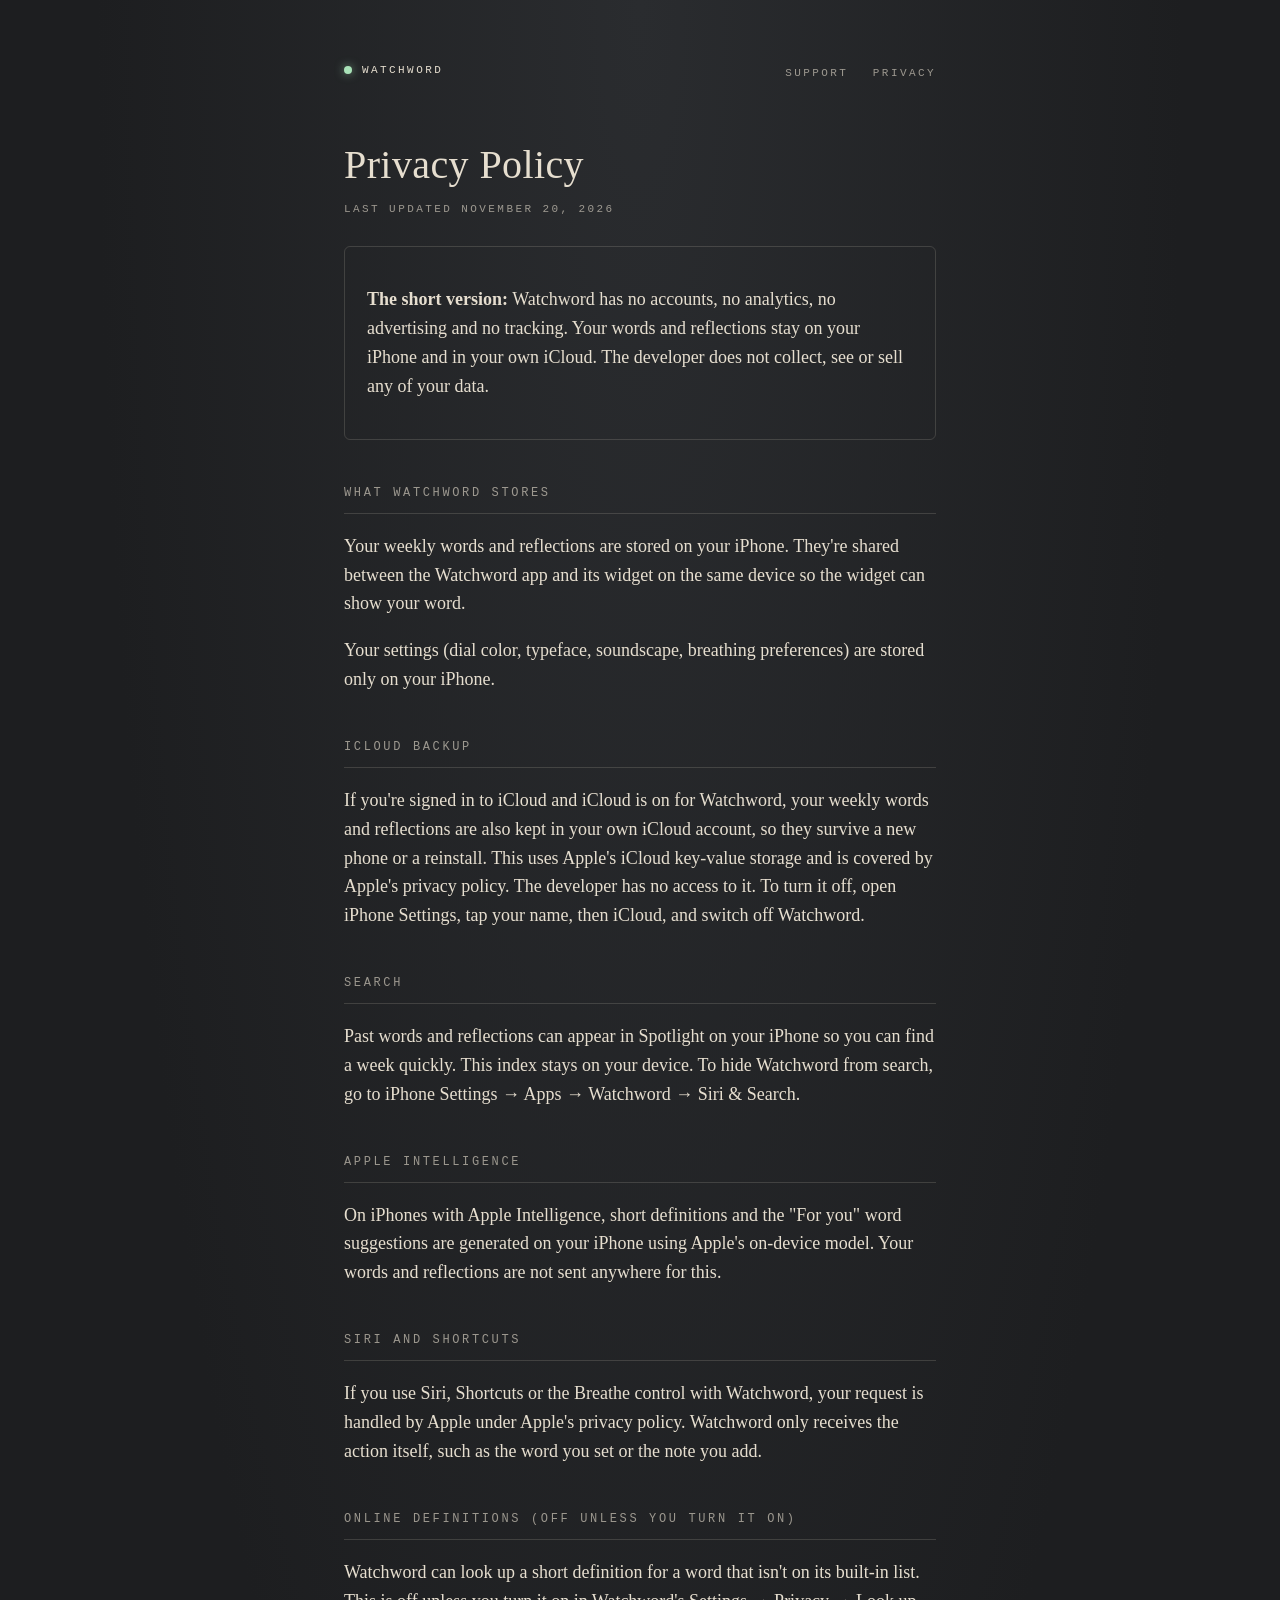
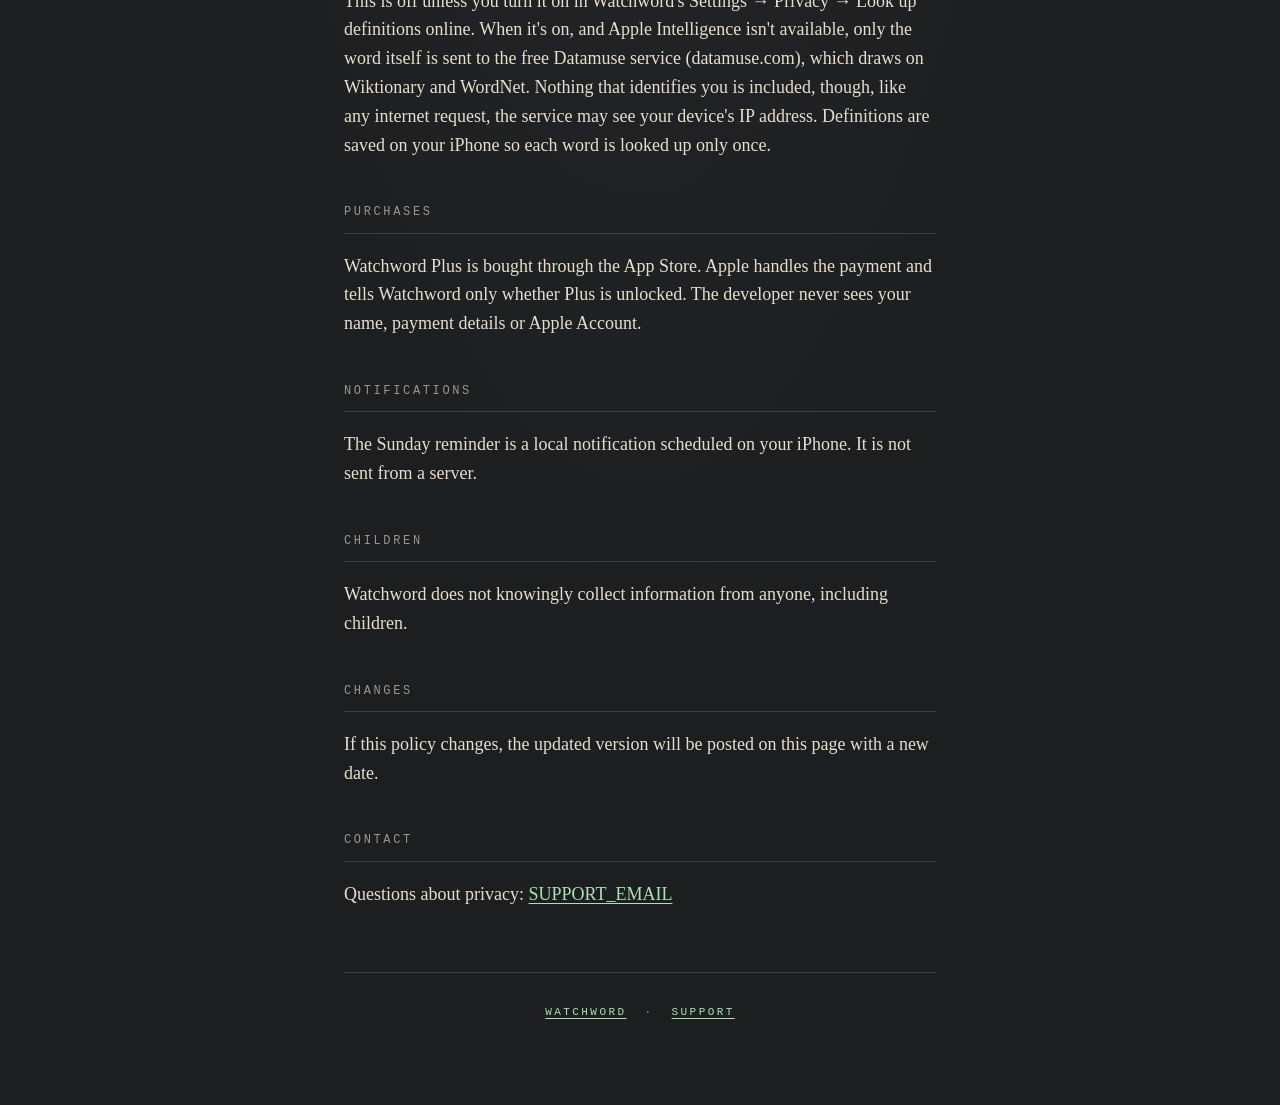
==== privacy/index.html @ ba28a51a "Watchword website: home, support and privacy pages Co-Authored-By: Claude Opus 5.5 <noreply@anthropi" ====
<!DOCTYPE html>
<html lang="en">
<head>
  <meta charset="utf-8">
  <meta name="viewport" content="width=device-width, initial-scale=1">
  <title>Privacy Policy — Watchword</title>
  <link rel="icon" href="../favicon.png">
  <link rel="stylesheet" href="../style.css">
</head>
<body>
  <main>
    <nav>
      <a class="caption home" href="../"><span class="dot"></span>Watchword</a>
      <span class="links">
        <a class="caption" href="../support/">Support</a>
        <a class="caption" href="./">Privacy</a>
      </span>
    </nav>

    <h1>Privacy Policy</h1>
    <p class="caption">Last updated November 20, 2026</p>

    <div class="card">
      <p><strong>The short version:</strong> Watchword has no accounts, no analytics, no advertising and no tracking. Your words and reflections stay on your iPhone and in your own iCloud. The developer does not collect, see or sell any of your data.</p>
    </div>

    <h2>What Watchword stores</h2>
    <p>Your weekly words and reflections are stored on your iPhone. They're shared between the Watchword app and its widget on the same device so the widget can show your word.</p>
    <p>Your settings (dial color, typeface, soundscape, breathing preferences) are stored only on your iPhone.</p>

    <h2>iCloud backup</h2>
    <p>If you're signed in to iCloud and iCloud is on for Watchword, your weekly words and reflections are also kept in your own iCloud account, so they survive a new phone or a reinstall. This uses Apple's iCloud key-value storage and is covered by Apple's privacy policy. The developer has no access to it. To turn it off, open iPhone Settings, tap your name, then iCloud, and switch off Watchword.</p>

    <h2>Search</h2>
    <p>Past words and reflections can appear in Spotlight on your iPhone so you can find a week quickly. This index stays on your device. To hide Watchword from search, go to iPhone Settings → Apps → Watchword → Siri &amp; Search.</p>

    <h2>Apple Intelligence</h2>
    <p>On iPhones with Apple Intelligence, short definitions and the "For you" word suggestions are generated on your iPhone using Apple's on-device model. Your words and reflections are not sent anywhere for this.</p>

    <h2>Siri and Shortcuts</h2>
    <p>If you use Siri, Shortcuts or the Breathe control with Watchword, your request is handled by Apple under Apple's privacy policy. Watchword only receives the action itself, such as the word you set or the note you add.</p>

    <h2>Online definitions (off unless you turn it on)</h2>
    <p>Watchword can look up a short definition for a word that isn't on its built-in list. This is off unless you turn it on in Watchword's Settings → Privacy → Look up definitions online. When it's on, and Apple Intelligence isn't available, only the word itself is sent to the free Datamuse service (datamuse.com), which draws on Wiktionary and WordNet. Nothing that identifies you is included, though, like any internet request, the service may see your device's IP address. Definitions are saved on your iPhone so each word is looked up only once.</p>

    <h2>Purchases</h2>
    <p>Watchword Plus is bought through the App Store. Apple handles the payment and tells Watchword only whether Plus is unlocked. The developer never sees your name, payment details or Apple Account.</p>

    <h2>Notifications</h2>
    <p>The Sunday reminder is a local notification scheduled on your iPhone. It is not sent from a server.</p>

    <h2>Children</h2>
    <p>Watchword does not knowingly collect information from anyone, including children.</p>

    <h2>Changes</h2>
    <p>If this policy changes, the updated version will be posted on this page with a new date.</p>

    <h2>Contact</h2>
    <p>Questions about privacy: <a href="mailto:SUPPORT_EMAIL">SUPPORT_EMAIL</a></p>

    <footer>
      <p class="caption"><a href="../">Watchword</a> &nbsp;·&nbsp; <a href="../support/">Support</a></p>
    </footer>
  </main>
</body>
</html>
---- style.css ----
/* Watchword — night dial: charcoal, sand ink, a touch of lume. */
:root {
  --dial: #1d1e20;
  --surface: #2a2c2f;
  --ink: #e6decf;
  --muted: rgba(230, 222, 207, 0.62);
  --hairline: rgba(230, 222, 207, 0.16);
  --lume: #a9e2b8;
  --serif: ui-serif, "New York", Georgia, "Times New Roman", serif;
  --mono: ui-monospace, "SF Mono", Menlo, Consolas, monospace;
}

* { box-sizing: border-box; }

html { background: var(--dial); }

body {
  margin: 0;
  min-height: 100vh;
  color: var(--ink);
  font-family: var(--serif);
  font-size: 18px;
  line-height: 1.6;
  background: radial-gradient(ellipse at 50% 0%, var(--surface) 0%, var(--dial) 60%);
  -webkit-font-smoothing: antialiased;
}

main {
  max-width: 640px;
  margin: 0 auto;
  padding: 56px 24px 72px;
}

.caption {
  font-family: var(--mono);
  font-size: 11px;
  font-weight: 500;
  letter-spacing: 0.22em;
  text-transform: uppercase;
  color: var(--muted);
}

nav {
  display: flex;
  justify-content: space-between;
  align-items: center;
  margin-bottom: 56px;
}

nav a { text-decoration: none; }
nav .links a { margin-left: 20px; }
nav a.home { color: var(--ink); }

.dot {
  display: inline-block;
  width: 8px;
  height: 8px;
  border-radius: 50%;
  background: var(--lume);
  box-shadow: 0 0 10px rgba(169, 226, 184, 0.6);
  margin-right: 10px;
  vertical-align: middle;
}

h1 {
  font-weight: 400;
  font-size: 40px;
  line-height: 1.2;
  letter-spacing: 0.01em;
  margin: 0 0 12px;
}

h2 {
  font-family: var(--mono);
  font-size: 12px;
  font-weight: 500;
  letter-spacing: 0.22em;
  text-transform: uppercase;
  color: var(--muted);
  margin: 44px 0 12px;
  padding-bottom: 10px;
  border-bottom: 1px solid var(--hairline);
}

h3 {
  font-weight: 500;
  font-size: 19px;
  margin: 28px 0 6px;
}

p, li { color: var(--ink); }
.lede { color: var(--muted); font-size: 20px; font-style: italic; }

a { color: var(--lume); text-underline-offset: 3px; }

ul { padding-left: 1.2em; }

.hero { text-align: center; }
.hero img {
  width: 128px;
  height: 128px;
  margin-bottom: 28px;
  filter: drop-shadow(0 10px 30px rgba(0, 0, 0, 0.5));
}

.card {
  border: 1px solid var(--hairline);
  border-radius: 6px;
  padding: 20px 22px;
  margin: 28px 0;
}

footer {
  margin-top: 64px;
  padding-top: 20px;
  border-top: 1px solid var(--hairline);
  text-align: center;
}

@media (max-width: 480px) {
  body { font-size: 17px; }
  h1 { font-size: 32px; }
  nav .links a { margin-left: 14px; }
}
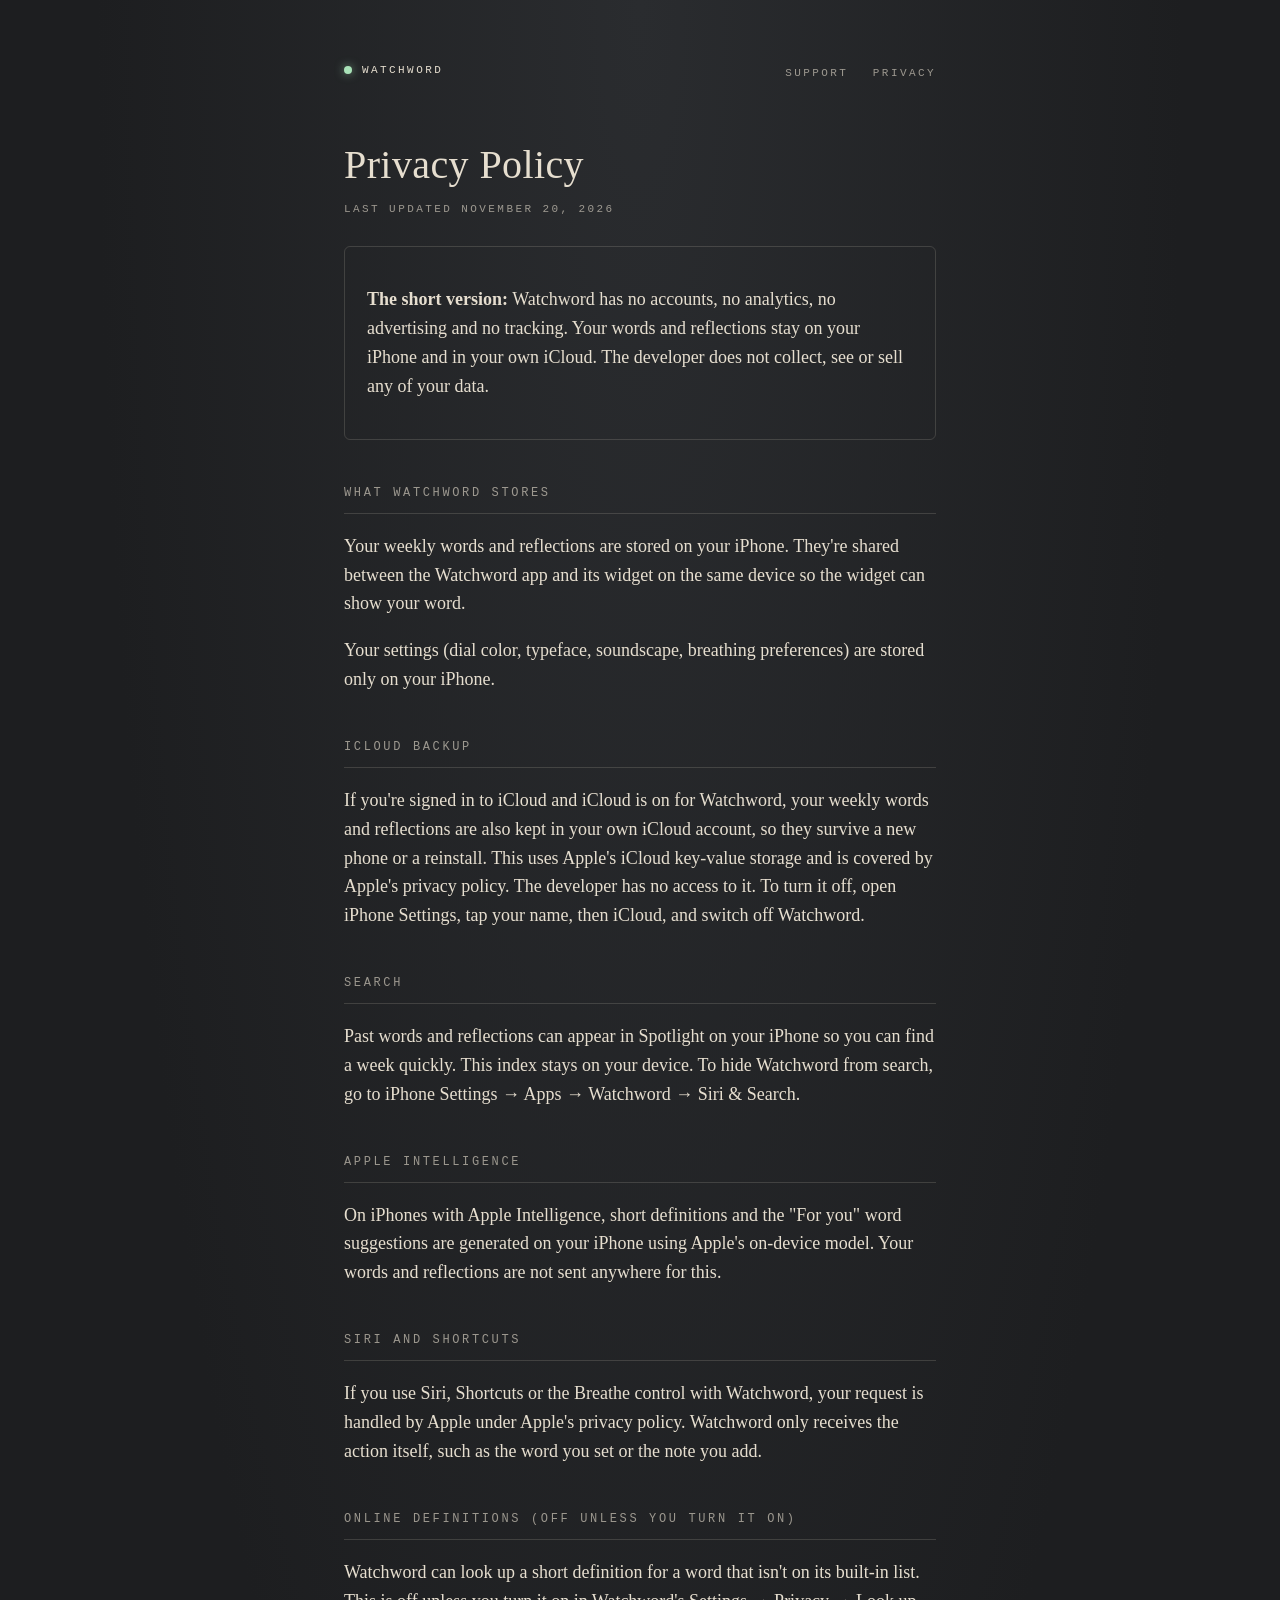
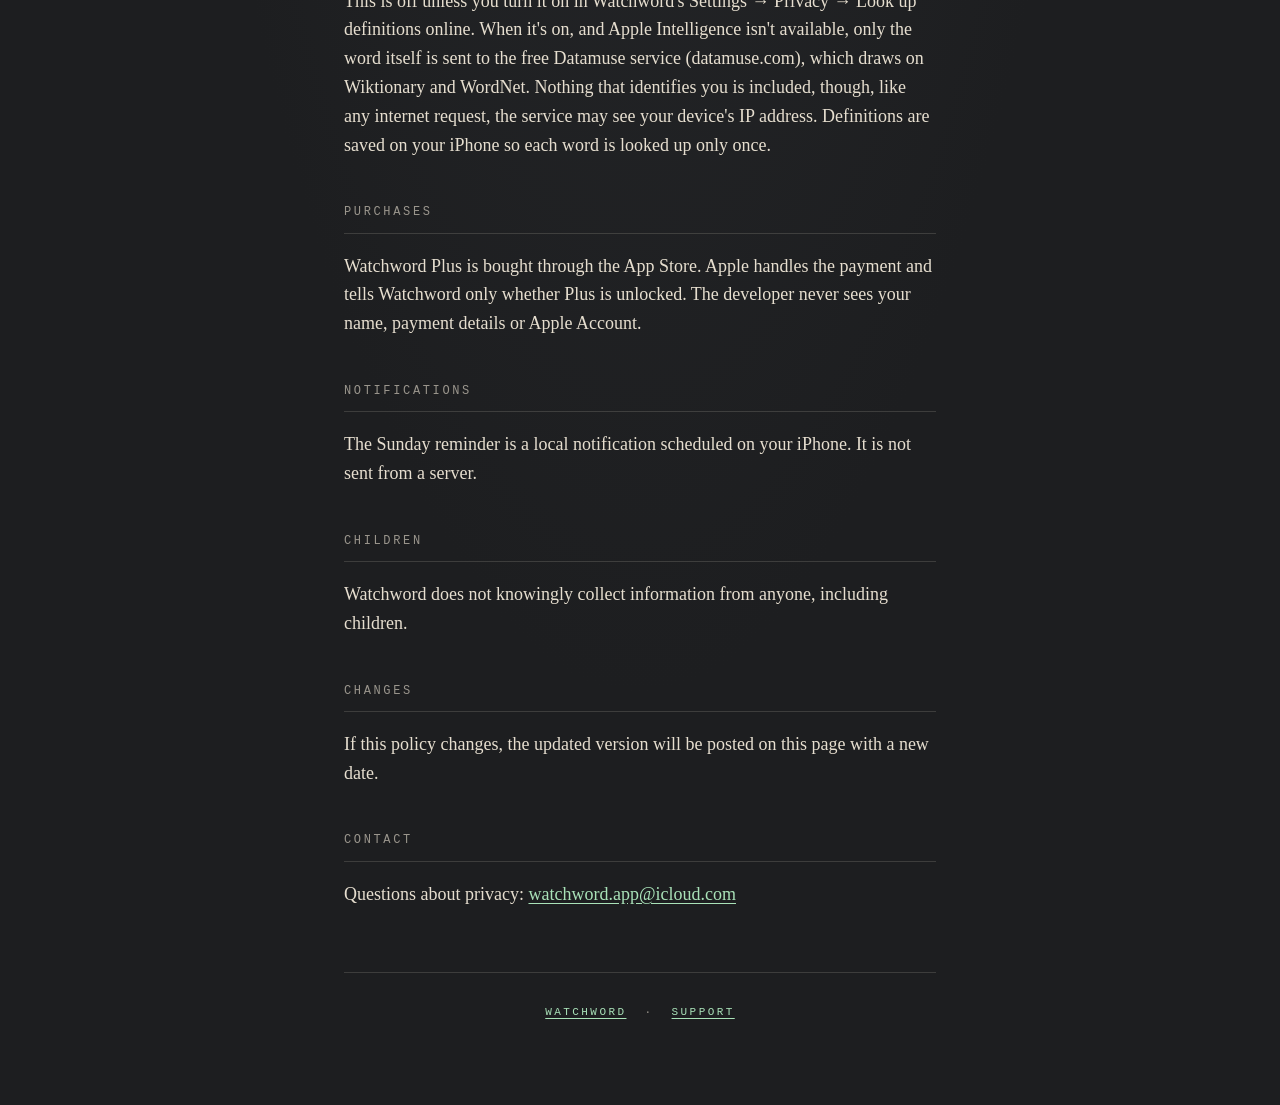
==== commit d54ce021: "Add the support email Co-Authored-By: Claude Opus 5.5 <noreply@anthropic.com> Claude-Session: https:" ====
--- a/privacy/index.html
+++ b/privacy/index.html
@@ -56,7 +56,7 @@
     <p>If this policy changes, the updated version will be posted on this page with a new date.</p>
 
     <h2>Contact</h2>
-    <p>Questions about privacy: <a href="mailto:SUPPORT_EMAIL">SUPPORT_EMAIL</a></p>
+    <p>Questions about privacy: <a href="mailto:watchword.app@icloud.com">watchword.app@icloud.com</a></p>
 
     <footer>
       <p class="caption"><a href="../">Watchword</a> &nbsp;·&nbsp; <a href="../support/">Support</a></p>
